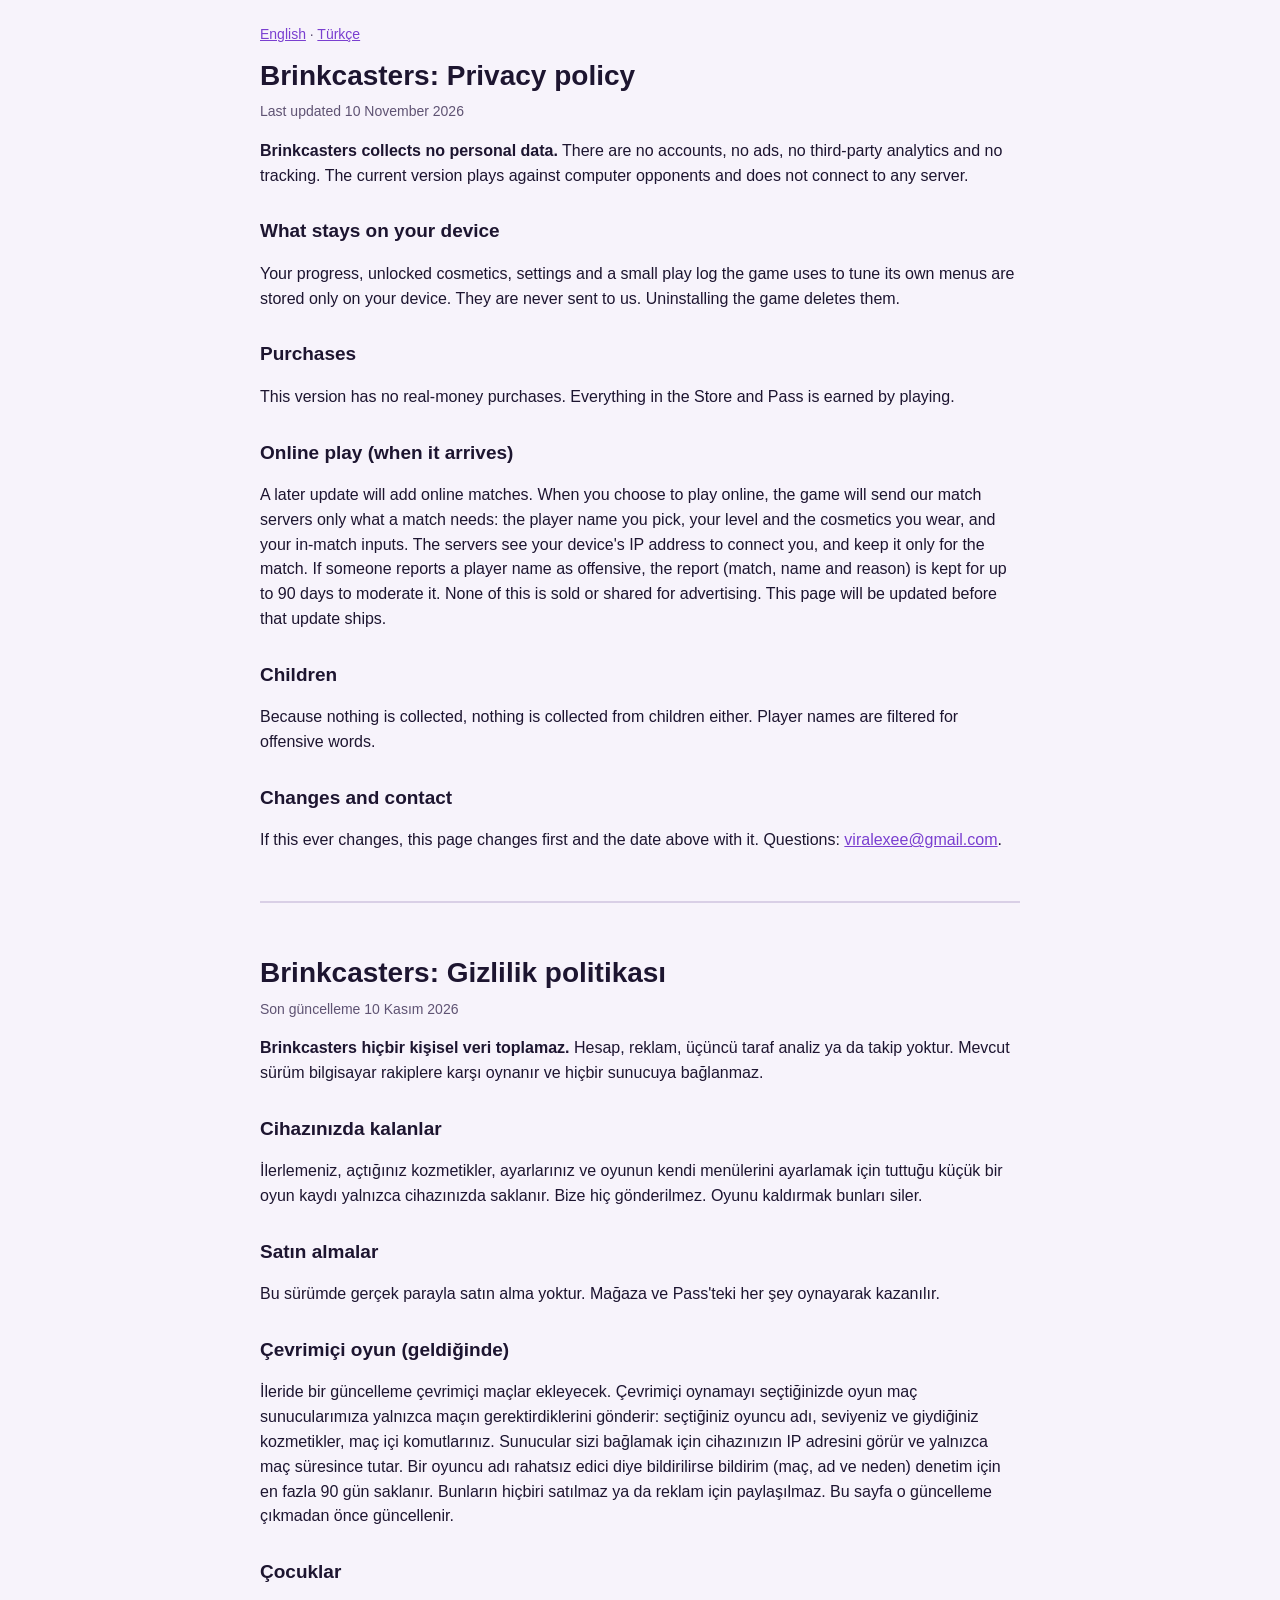
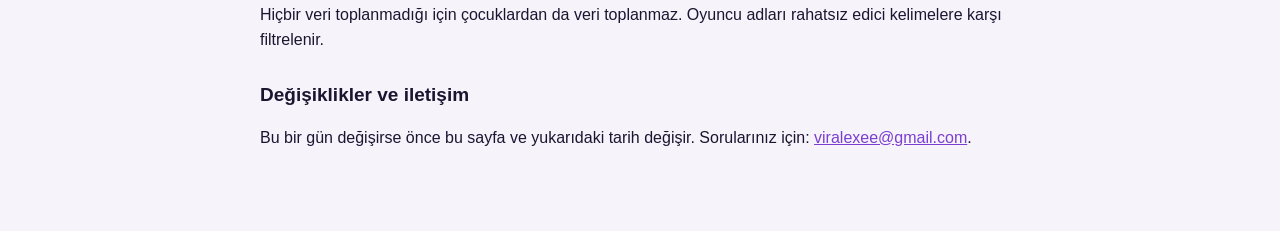
==== privacy/index.html @ 6021c183 "Brinkcasters privacy, support and home pages Co-Authored-By: Claude Opus 5.5 <noreply@anthropic.com>" ====
<!doctype html>
<html lang="en">
<head>
<meta charset="utf-8">
<meta name="viewport" content="width=device-width, initial-scale=1">
<title>Brinkcasters · Privacy policy</title>
<link rel="stylesheet" href="../site.css">
</head>
<body>
<main>
<p class="lang"><a href="#en">English</a> · <a href="#tr">Türkçe</a></p>

<section id="en">
<h1>Brinkcasters: Privacy policy</h1>
<p class="date">Last updated 10 November 2026</p>
<p><b>Brinkcasters collects no personal data.</b> There are no accounts, no ads, no third-party analytics and no tracking. The current version plays against computer opponents and does not connect to any server.</p>
<h2>What stays on your device</h2>
<p>Your progress, unlocked cosmetics, settings and a small play log the game uses to tune its own menus are stored only on your device. They are never sent to us. Uninstalling the game deletes them.</p>
<h2>Purchases</h2>
<p>This version has no real-money purchases. Everything in the Store and Pass is earned by playing.</p>
<h2>Online play (when it arrives)</h2>
<p>A later update will add online matches. When you choose to play online, the game will send our match servers only what a match needs: the player name you pick, your level and the cosmetics you wear, and your in-match inputs. The servers see your device's IP address to connect you, and keep it only for the match. If someone reports a player name as offensive, the report (match, name and reason) is kept for up to 90 days to moderate it. None of this is sold or shared for advertising. This page will be updated before that update ships.</p>
<h2>Children</h2>
<p>Because nothing is collected, nothing is collected from children either. Player names are filtered for offensive words.</p>
<h2>Changes and contact</h2>
<p>If this ever changes, this page changes first and the date above with it. Questions: <a href="mailto:viralexee@gmail.com">viralexee@gmail.com</a>.</p>
</section>

<hr>

<section id="tr" lang="tr">
<h1>Brinkcasters: Gizlilik politikası</h1>
<p class="date">Son güncelleme 10 Kasım 2026</p>
<p><b>Brinkcasters hiçbir kişisel veri toplamaz.</b> Hesap, reklam, üçüncü taraf analiz ya da takip yoktur. Mevcut sürüm bilgisayar rakiplere karşı oynanır ve hiçbir sunucuya bağlanmaz.</p>
<h2>Cihazınızda kalanlar</h2>
<p>İlerlemeniz, açtığınız kozmetikler, ayarlarınız ve oyunun kendi menülerini ayarlamak için tuttuğu küçük bir oyun kaydı yalnızca cihazınızda saklanır. Bize hiç gönderilmez. Oyunu kaldırmak bunları siler.</p>
<h2>Satın almalar</h2>
<p>Bu sürümde gerçek parayla satın alma yoktur. Mağaza ve Pass'teki her şey oynayarak kazanılır.</p>
<h2>Çevrimiçi oyun (geldiğinde)</h2>
<p>İleride bir güncelleme çevrimiçi maçlar ekleyecek. Çevrimiçi oynamayı seçtiğinizde oyun maç sunucularımıza yalnızca maçın gerektirdiklerini gönderir: seçtiğiniz oyuncu adı, seviyeniz ve giydiğiniz kozmetikler, maç içi komutlarınız. Sunucular sizi bağlamak için cihazınızın IP adresini görür ve yalnızca maç süresince tutar. Bir oyuncu adı rahatsız edici diye bildirilirse bildirim (maç, ad ve neden) denetim için en fazla 90 gün saklanır. Bunların hiçbiri satılmaz ya da reklam için paylaşılmaz. Bu sayfa o güncelleme çıkmadan önce güncellenir.</p>
<h2>Çocuklar</h2>
<p>Hiçbir veri toplanmadığı için çocuklardan da veri toplanmaz. Oyuncu adları rahatsız edici kelimelere karşı filtrelenir.</p>
<h2>Değişiklikler ve iletişim</h2>
<p>Bu bir gün değişirse önce bu sayfa ve yukarıdaki tarih değişir. Sorularınız için: <a href="mailto:viralexee@gmail.com">viralexee@gmail.com</a>.</p>
</section>
</main>
</body>
</html>
---- site.css ----
:root { color-scheme: light dark; --paper: #f7f3fb; --ink: #1d1530; --soft: #5f5373; --line: #d9cfe6; --link: #7a3fd0; }
@media (prefers-color-scheme: dark) { :root { --paper: #120d1d; --ink: #efe8f8; --soft: #b3a6c8; --line: #3a2f4c; --link: #ffad5c; } }
body { margin: 0; background: var(--paper); color: var(--ink); font: 16px/1.55 -apple-system, BlinkMacSystemFont, "Segoe UI", Roboto, sans-serif; }
main { max-width: 760px; margin: 0 auto; padding: 24px 16px 64px; }
h1 { font-size: 28px; margin: 8px 0 4px; }
h2 { font-size: 19px; margin: 28px 0 6px; }
a { color: var(--link); }
.lang, .date { color: var(--soft); font-size: 14px; margin: 0; }
table { width: 100%; border-collapse: collapse; font-size: 14px; }
th, td { text-align: left; vertical-align: top; padding: 8px 6px; border-bottom: 1px solid var(--line); }
hr { border: 0; border-top: 2px solid var(--line); margin: 48px 0; }
.hero { display: flex; gap: 16px; align-items: center; margin: 16px 0 8px; }
.hero img { width: 96px; height: 96px; border-radius: 22px; box-shadow: 0 4px 14px rgba(0,0,0,.25); }
.hero h1 { margin: 0; }
.tag { color: var(--soft); margin: 2px 0 0; }
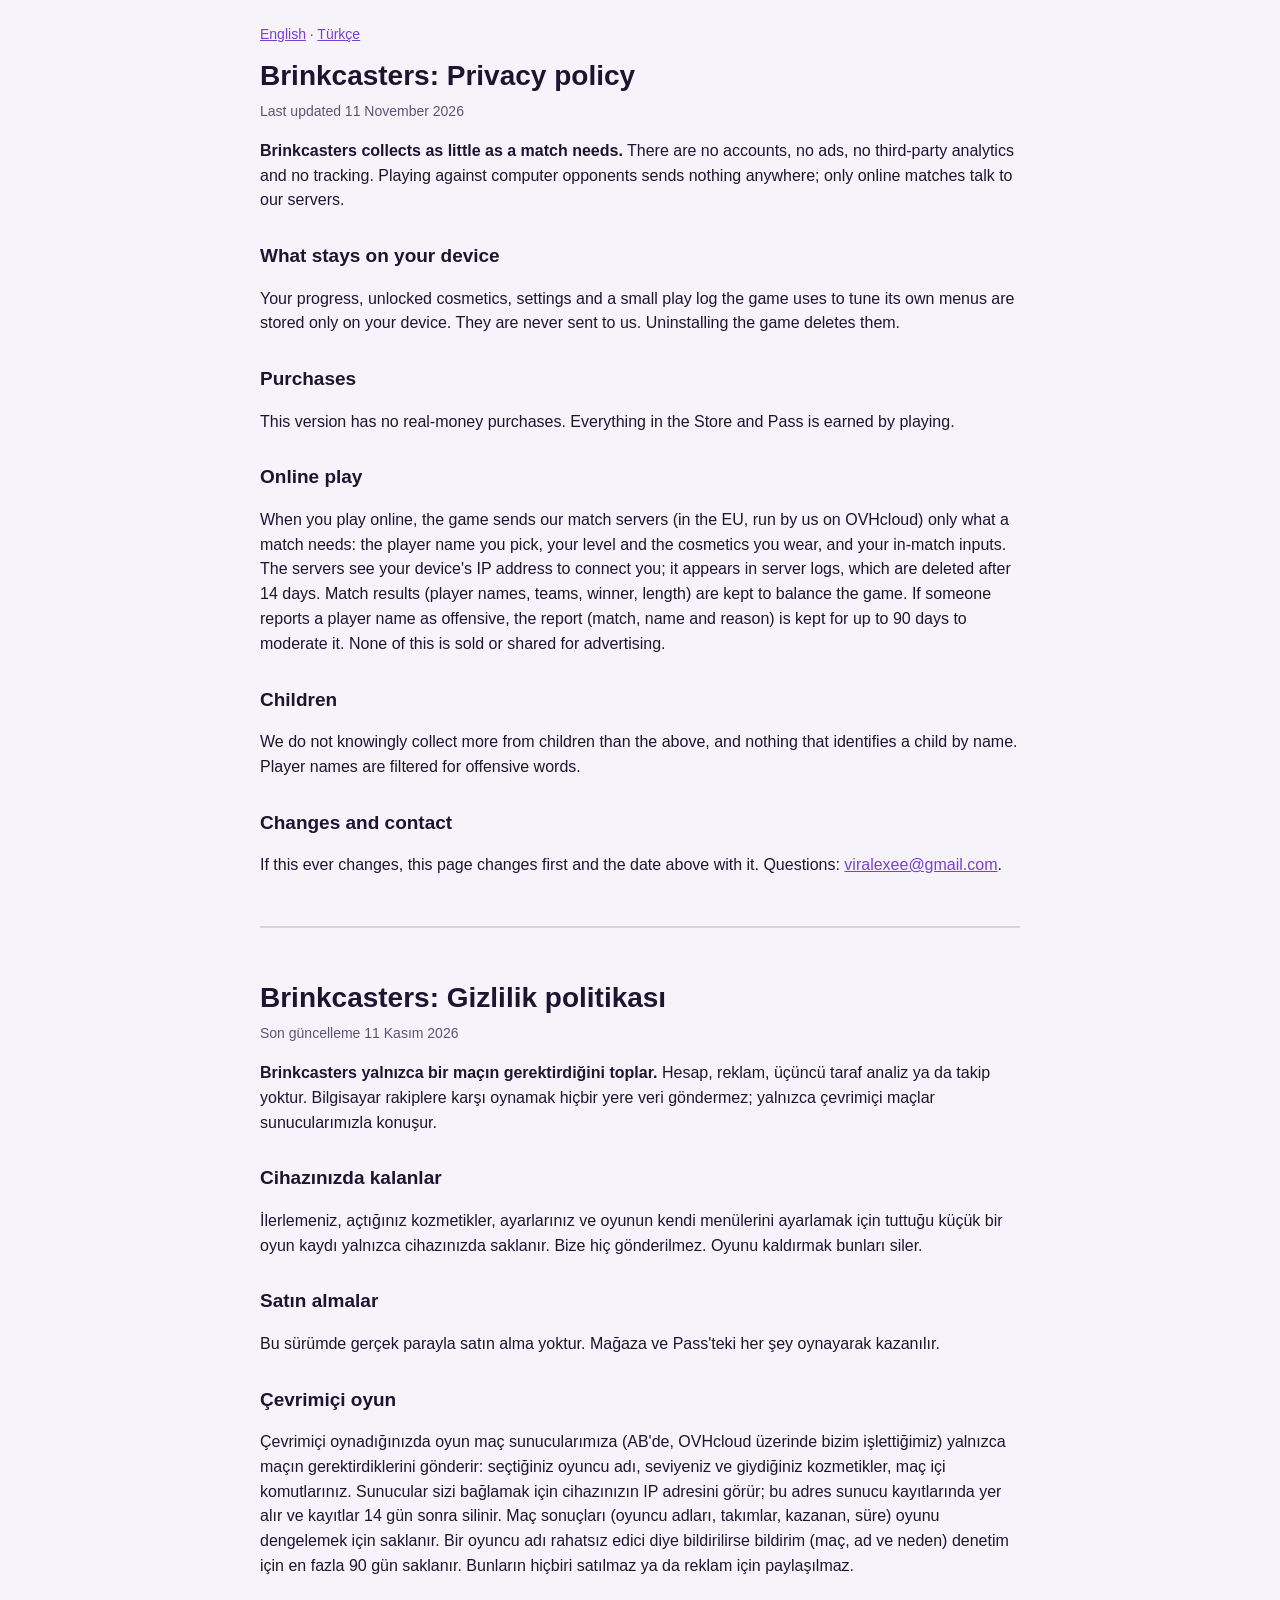
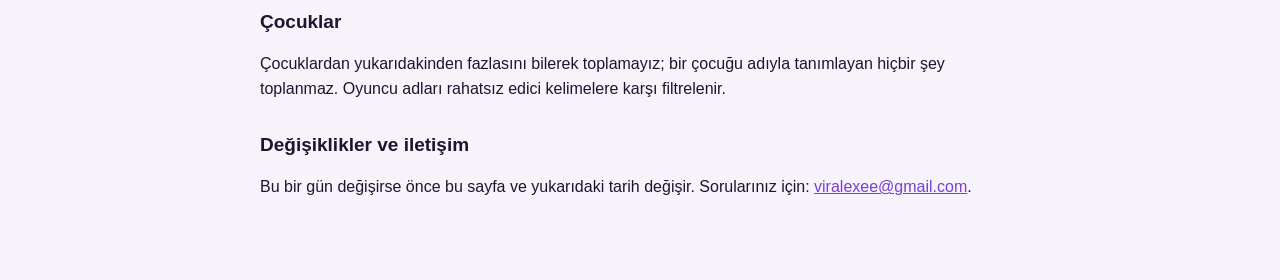
==== commit b2884130: "Privacy: online play is live (match servers, 14-day logs) Co-Authored-By: Claude Opus 5.5 <noreply@a" ====
--- a/privacy/index.html
+++ b/privacy/index.html
@@ -12,16 +12,16 @@
 
 <section id="en">
 <h1>Brinkcasters: Privacy policy</h1>
-<p class="date">Last updated 10 November 2026</p>
-<p><b>Brinkcasters collects no personal data.</b> There are no accounts, no ads, no third-party analytics and no tracking. The current version plays against computer opponents and does not connect to any server.</p>
+<p class="date">Last updated 11 November 2026</p>
+<p><b>Brinkcasters collects as little as a match needs.</b> There are no accounts, no ads, no third-party analytics and no tracking. Playing against computer opponents sends nothing anywhere; only online matches talk to our servers.</p>
 <h2>What stays on your device</h2>
 <p>Your progress, unlocked cosmetics, settings and a small play log the game uses to tune its own menus are stored only on your device. They are never sent to us. Uninstalling the game deletes them.</p>
 <h2>Purchases</h2>
 <p>This version has no real-money purchases. Everything in the Store and Pass is earned by playing.</p>
-<h2>Online play (when it arrives)</h2>
-<p>A later update will add online matches. When you choose to play online, the game will send our match servers only what a match needs: the player name you pick, your level and the cosmetics you wear, and your in-match inputs. The servers see your device's IP address to connect you, and keep it only for the match. If someone reports a player name as offensive, the report (match, name and reason) is kept for up to 90 days to moderate it. None of this is sold or shared for advertising. This page will be updated before that update ships.</p>
+<h2>Online play</h2>
+<p>When you play online, the game sends our match servers (in the EU, run by us on OVHcloud) only what a match needs: the player name you pick, your level and the cosmetics you wear, and your in-match inputs. The servers see your device's IP address to connect you; it appears in server logs, which are deleted after 14 days. Match results (player names, teams, winner, length) are kept to balance the game. If someone reports a player name as offensive, the report (match, name and reason) is kept for up to 90 days to moderate it. None of this is sold or shared for advertising.</p>
 <h2>Children</h2>
-<p>Because nothing is collected, nothing is collected from children either. Player names are filtered for offensive words.</p>
+<p>We do not knowingly collect more from children than the above, and nothing that identifies a child by name. Player names are filtered for offensive words.</p>
 <h2>Changes and contact</h2>
 <p>If this ever changes, this page changes first and the date above with it. Questions: <a href="mailto:viralexee@gmail.com">viralexee@gmail.com</a>.</p>
 </section>
@@ -30,16 +30,16 @@
 
 <section id="tr" lang="tr">
 <h1>Brinkcasters: Gizlilik politikası</h1>
-<p class="date">Son güncelleme 10 Kasım 2026</p>
-<p><b>Brinkcasters hiçbir kişisel veri toplamaz.</b> Hesap, reklam, üçüncü taraf analiz ya da takip yoktur. Mevcut sürüm bilgisayar rakiplere karşı oynanır ve hiçbir sunucuya bağlanmaz.</p>
+<p class="date">Son güncelleme 11 Kasım 2026</p>
+<p><b>Brinkcasters yalnızca bir maçın gerektirdiğini toplar.</b> Hesap, reklam, üçüncü taraf analiz ya da takip yoktur. Bilgisayar rakiplere karşı oynamak hiçbir yere veri göndermez; yalnızca çevrimiçi maçlar sunucularımızla konuşur.</p>
 <h2>Cihazınızda kalanlar</h2>
 <p>İlerlemeniz, açtığınız kozmetikler, ayarlarınız ve oyunun kendi menülerini ayarlamak için tuttuğu küçük bir oyun kaydı yalnızca cihazınızda saklanır. Bize hiç gönderilmez. Oyunu kaldırmak bunları siler.</p>
 <h2>Satın almalar</h2>
 <p>Bu sürümde gerçek parayla satın alma yoktur. Mağaza ve Pass'teki her şey oynayarak kazanılır.</p>
-<h2>Çevrimiçi oyun (geldiğinde)</h2>
-<p>İleride bir güncelleme çevrimiçi maçlar ekleyecek. Çevrimiçi oynamayı seçtiğinizde oyun maç sunucularımıza yalnızca maçın gerektirdiklerini gönderir: seçtiğiniz oyuncu adı, seviyeniz ve giydiğiniz kozmetikler, maç içi komutlarınız. Sunucular sizi bağlamak için cihazınızın IP adresini görür ve yalnızca maç süresince tutar. Bir oyuncu adı rahatsız edici diye bildirilirse bildirim (maç, ad ve neden) denetim için en fazla 90 gün saklanır. Bunların hiçbiri satılmaz ya da reklam için paylaşılmaz. Bu sayfa o güncelleme çıkmadan önce güncellenir.</p>
+<h2>Çevrimiçi oyun</h2>
+<p>Çevrimiçi oynadığınızda oyun maç sunucularımıza (AB'de, OVHcloud üzerinde bizim işlettiğimiz) yalnızca maçın gerektirdiklerini gönderir: seçtiğiniz oyuncu adı, seviyeniz ve giydiğiniz kozmetikler, maç içi komutlarınız. Sunucular sizi bağlamak için cihazınızın IP adresini görür; bu adres sunucu kayıtlarında yer alır ve kayıtlar 14 gün sonra silinir. Maç sonuçları (oyuncu adları, takımlar, kazanan, süre) oyunu dengelemek için saklanır. Bir oyuncu adı rahatsız edici diye bildirilirse bildirim (maç, ad ve neden) denetim için en fazla 90 gün saklanır. Bunların hiçbiri satılmaz ya da reklam için paylaşılmaz.</p>
 <h2>Çocuklar</h2>
-<p>Hiçbir veri toplanmadığı için çocuklardan da veri toplanmaz. Oyuncu adları rahatsız edici kelimelere karşı filtrelenir.</p>
+<p>Çocuklardan yukarıdakinden fazlasını bilerek toplamayız; bir çocuğu adıyla tanımlayan hiçbir şey toplanmaz. Oyuncu adları rahatsız edici kelimelere karşı filtrelenir.</p>
 <h2>Değişiklikler ve iletişim</h2>
 <p>Bu bir gün değişirse önce bu sayfa ve yukarıdaki tarih değişir. Sorularınız için: <a href="mailto:viralexee@gmail.com">viralexee@gmail.com</a>.</p>
 </section>
